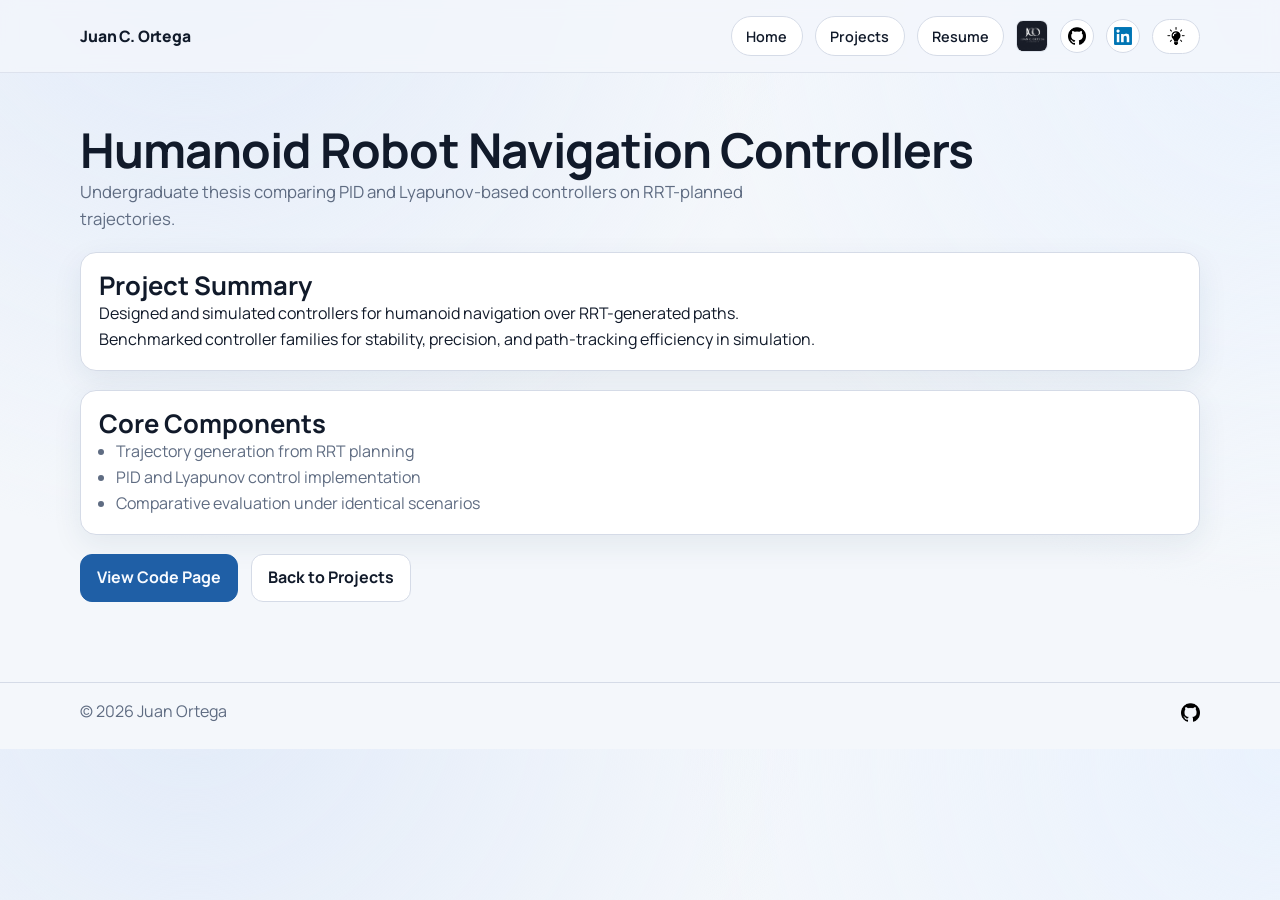
==== projects/humanoid-robot-navigation-controllers/index.html @ 355a9377 "version 2.1" ====
<!doctype html>
<html lang="en">
<head>
  <meta charset="utf-8" />
  <meta name="viewport" content="width=device-width, initial-scale=1" />
  <title>Humanoid Robot Navigation Controllers | Juan Ortega</title>
  <meta name="description" content="Project overview: Humanoid Robot Navigation Controllers." />
  <link rel="stylesheet" href="../../assets/styles/base.css" />
  <link rel="stylesheet" href="../../assets/styles/components.css" />
  <link rel="stylesheet" href="../../assets/styles/pages.css" />
</head>
<body>
  <header class="site-header">
    <div class="container nav-row">
      <a class="brand" href="../../index.html">
        <span class="brand-logo-wrap" aria-hidden="true">
          <img class="brand-logo logo-light" src="../../assets/images/logos/logo_black.png" alt="" />
          <img class="brand-logo logo-dark" src="../../assets/images/logos/logo_white.png" alt="" />
        </span>
        <span class="brand-text">Juan C. Ortega</span>
      </a>
      <nav class="site-nav" aria-label="Main Navigation">
        <a href="../../index.html">Home</a>
        <a href="../../projects.html">Projects</a>
        <a href="../../Resume.pdf" target="_blank" rel="noreferrer">Resume</a>
        <span class="top-right-logo" aria-hidden="true">
          <img class="brand-logo logo-light" src="../../assets/images/logos/logo_black.png" alt="" />
          <img class="brand-logo logo-dark" src="../../assets/images/logos/logo_white.png" alt="" />
        </span>
        <a class="icon-link" href="https://github.com/jcortega-projects" target="_blank" rel="noreferrer" aria-label="GitHub">
          <img class="github-icon" src="../../github_logo_dark.png" data-light-icon="../../github_logo_dark.png" data-dark-icon="../../github_logo_white.png" alt="GitHub" />
        </a>
        <a class="icon-link" href="https://linkedin.com/in/juan-ortega-quezada" target="_blank" rel="noreferrer" aria-label="LinkedIn">
          <img src="../../linkedIn_logo.png" alt="LinkedIn" />
        </a>
        <button id="theme-toggle" class="theme-toggle" type="button" aria-label="Toggle theme">
          <img src="../../night-mode.png" data-dark-icon="../../night-mode.png" data-light-icon="../../day-mode.png" alt="Dark mode" />
        </button>
      </nav>
    </div>
  </header>

  <main class="container section-block">
    <h1>Humanoid Robot Navigation Controllers</h1>
    <p class="lead">Undergraduate thesis comparing PID and Lyapunov-based controllers on RRT-planned trajectories.</p>

    <section class="panel spaced">
      <h2>Project Summary</h2>
      <p>Designed and simulated controllers for humanoid navigation over RRT-generated paths.</p>
      <p>Benchmarked controller families for stability, precision, and path-tracking efficiency in simulation.</p>
    </section>

    <section class="panel spaced">
      <h2>Core Components</h2>
      <ul class="compact-list">
        <li>Trajectory generation from RRT planning</li>
        <li>PID and Lyapunov control implementation</li>
        <li>Comparative evaluation under identical scenarios</li>
      </ul>
    </section>

    <div class="button-row">
      <a class="button button-primary" href="code.html">View Code Page</a>
      <a class="button" href="../../projects.html">Back to Projects</a>
    </div>
  </main>

  <footer class="site-footer">
    <div class="container footer-row">
      <span>© <span id="year"></span> Juan Ortega</span>
      <a class="footer-github" href="https://github.com/jcortega-projects" target="_blank" rel="noreferrer" aria-label="GitHub">
        <img class="github-icon" src="../../github_logo_dark.png" data-light-icon="../../github_logo_dark.png" data-dark-icon="../../github_logo_white.png" alt="GitHub" />
      </a>
    </div>
  </footer>

  <script src="../../assets/scripts/theme.js"></script>
</body>
</html>
---- assets/styles/base.css ----
@import url("https://fonts.googleapis.com/css2?family=Manrope:wght@400;500;600;700;800&family=IBM+Plex+Mono:wght@400;500&display=swap");

:root {
  --bg: #f4f7fb;
  --bg-accent: radial-gradient(circle at 15% -10%, #e2ebf9 0%, transparent 45%),
    radial-gradient(circle at 100% 0%, #eaf2fd 0%, transparent 40%);
  --surface: #ffffff;
  --surface-muted: #f1f4f9;
  --text: #111a2a;
  --muted: #5f6c82;
  --border: #d5dbe7;
  --accent: #1f5fa6;
  --accent-strong: #114782;
  --success: #1f7a5b;
  --shadow: 0 10px 30px rgba(31, 58, 94, 0.08);
}

[data-theme="dark"] {
  --bg: #0b1220;
  --bg-accent: radial-gradient(circle at 15% -10%, #19243a 0%, transparent 45%),
    radial-gradient(circle at 100% 0%, #15253f 0%, transparent 40%);
  --surface: #111b2e;
  --surface-muted: #17243d;
  --text: #e8edf7;
  --muted: #afbdd4;
  --border: #2a3b5a;
  --accent: #74a8e8;
  --accent-strong: #9dc3f0;
  --success: #58b18f;
  --shadow: 0 14px 35px rgba(0, 0, 0, 0.3);
}

* {
  box-sizing: border-box;
}

html,
body {
  margin: 0;
  padding: 0;
}

body {
  font-family: "Manrope", -apple-system, BlinkMacSystemFont, "Segoe UI", sans-serif;
  color: var(--text);
  background: var(--bg-accent), var(--bg);
  line-height: 1.6;
}

h1,
h2,
h3 {
  line-height: 1.2;
  margin: 0;
}

h1 {
  font-size: clamp(2rem, 4vw, 3rem);
  letter-spacing: -0.02em;
}

h2 {
  font-size: clamp(1.2rem, 2.5vw, 1.6rem);
}

h3 {
  font-size: 1.1rem;
}

p {
  margin: 0;
}

a {
  color: var(--accent);
  text-decoration: none;
}

a:hover {
  color: var(--accent-strong);
}

.container {
  width: min(1120px, 92vw);
  margin: 0 auto;
}

.section-block {
  padding: 3rem 0;
}

.lead {
  max-width: 70ch;
  color: var(--muted);
  font-size: 1.05rem;
}

.spaced {
  margin-top: 1.2rem;
}
---- assets/styles/components.css ----
.site-header {
  position: sticky;
  top: 0;
  z-index: 20;
  background: color-mix(in srgb, var(--bg) 78%, transparent);
  backdrop-filter: blur(8px);
  border-bottom: 1px solid color-mix(in srgb, var(--border) 70%, transparent);
}

.nav-row {
  display: flex;
  align-items: center;
  justify-content: space-between;
  gap: 1rem;
  padding: 1rem 0;
}

.brand {
  display: inline-flex;
  align-items: center;
  gap: 0;
  font-weight: 800;
  color: var(--text);
  letter-spacing: -0.01em;
}

.brand-logo-wrap {
  display: none;
}

.brand-logo {
  position: absolute;
  inset: 0;
  width: 100%;
  height: 100%;
  object-fit: cover;
  padding: 0;
}

.logo-dark {
  display: none;
}

[data-theme="dark"] .logo-light {
  display: none;
}

[data-theme="dark"] .logo-dark {
  display: block;
}

.brand-text {
  font-size: 0.98rem;
}

.site-nav {
  display: flex;
  align-items: center;
  gap: 0.75rem;
  flex-wrap: wrap;
}

.top-right-logo {
  display: inline-block;
  width: 2rem;
  height: 2rem;
  position: relative;
  border-radius: 0.45rem;
  overflow: hidden;
  border: 1px solid color-mix(in srgb, var(--border) 80%, transparent);
  background: var(--surface);
  flex-shrink: 0;
}

.site-nav a,
.theme-toggle {
  border: 1px solid var(--border);
  background: var(--surface);
  color: var(--text);
  border-radius: 999px;
  padding: 0.48rem 0.9rem;
  font-size: 0.9rem;
  font-weight: 600;
}

.site-nav a[aria-current="page"] {
  background: color-mix(in srgb, var(--accent) 14%, var(--surface));
  border-color: color-mix(in srgb, var(--accent) 50%, var(--border));
}

.icon-link {
  display: inline-flex;
  align-items: center;
  justify-content: center;
  width: 2.1rem;
  height: 2.1rem;
  padding: 0;
}

.icon-link img {
  width: 1.1rem;
  height: 1.1rem;
  object-fit: contain;
}

.theme-toggle img {
  width: 1.1rem;
  height: 1.1rem;
  object-fit: contain;
  display: block;
}


.theme-toggle {
  cursor: pointer;
  transition: transform 120ms ease;
}

.theme-toggle:hover,
.button:hover,
.card:hover {
  transform: translateY(-2px);
}

.hero {
  padding: 4.2rem 0 2.5rem;
  display: grid;
  grid-template-columns: 1.4fr 0.9fr;
  gap: 1.2rem;
}

.hero-side {
  display: grid;
  gap: 1rem;
  align-content: start;
}

.profile-card {
  display: flex;
  flex-direction: column;
  align-items: center;
  justify-content: center;
  margin: 0;
  padding: 1.2rem;
  border: 1px solid var(--border);
  background: var(--surface);
  border-radius: 1rem;
  box-shadow: var(--shadow);
}

.profile-photo {
  width: min(16rem, 58vw);
  aspect-ratio: 1 / 1;
  border-radius: 999px;
  object-fit: cover;
  object-position: center;
  border: 2px solid color-mix(in srgb, var(--border) 70%, transparent);
  box-shadow: 0 12px 26px rgba(25, 45, 75, 0.18);
}

.profile-name {
  margin-top: 0.8rem;
  font-weight: 800;
  letter-spacing: -0.01em;
}

.eyebrow {
  text-transform: uppercase;
  letter-spacing: 0.08em;
  font-size: 0.75rem;
  font-weight: 700;
  color: var(--accent);
}

.button-row {
  display: flex;
  gap: 0.8rem;
  margin-top: 1.2rem;
  flex-wrap: wrap;
}

.button {
  padding: 0.65rem 1rem;
  border: 1px solid var(--border);
  border-radius: 0.75rem;
  background: var(--surface);
  color: var(--text);
  font-weight: 700;
  transition: transform 120ms ease, background-color 120ms ease;
}

.button-primary {
  background: var(--accent);
  border-color: var(--accent);
  color: #f8fbff;
}

.button-primary:hover {
  background: var(--accent-strong);
  color: #f8fbff;
}

.panel,
.card,
.code-panel {
  border: 1px solid var(--border);
  background: var(--surface);
  border-radius: 1rem;
  padding: 1.1rem;
  box-shadow: var(--shadow);
}

.section-title-row {
  display: flex;
  align-items: center;
  justify-content: space-between;
  gap: 1rem;
  margin-bottom: 1rem;
}

.card-grid {
  display: grid;
  grid-template-columns: repeat(3, minmax(0, 1fr));
  gap: 1rem;
}

.card {
  display: grid;
  gap: 0.7rem;
  transition: transform 120ms ease;
}

.compact-list {
  margin: 0;
  padding-left: 1.1rem;
  color: var(--muted);
}

.text-link {
  color: var(--accent);
  font-weight: 700;
}

.site-footer {
  border-top: 1px solid var(--border);
  margin-top: 2rem;
}

.footer-row {
  padding: 1rem 0 1.5rem;
  color: var(--muted);
  display: flex;
  justify-content: space-between;
  gap: 1rem;
  flex-wrap: wrap;
}

.footer-github {
  display: inline-flex;
  align-items: center;
  justify-content: center;
}

.footer-github img {
  width: 1.2rem;
  height: 1.2rem;
  object-fit: contain;
}

@media (max-width: 900px) {
  .hero {
    grid-template-columns: 1fr;
    padding-top: 3rem;
  }

  .hero-side {
    justify-items: start;
  }

  .profile-card {
    width: 100%;
    justify-content: flex-start;
  }

  .card-grid {
    grid-template-columns: 1fr 1fr;
  }
}

@media (max-width: 640px) {
  .nav-row {
    align-items: flex-start;
  }

  .brand-text {
    font-size: 0.9rem;
  }

  .profile-photo {
    width: min(12rem, 62vw);
  }

  .card-grid {
    grid-template-columns: 1fr;
  }
}
---- assets/styles/pages.css ----
.code-panel pre {
  margin: 0;
  font-family: "IBM Plex Mono", ui-monospace, SFMono-Regular, Menlo, Consolas, monospace;
  font-size: 0.88rem;
  line-height: 1.55;
  white-space: pre-wrap;
  word-break: break-word;
  color: color-mix(in srgb, var(--text) 90%, #8fb4f7);
  background: var(--surface-muted);
  padding: 1rem;
  border-radius: 0.8rem;
  border: 1px solid color-mix(in srgb, var(--border) 80%, transparent);
}

.code-keyword {
  color: #c63d64;
  font-weight: 700;
}

.code-func {
  color: #2d76c5;
}

.code-string {
  color: #2e8e59;
}

[data-theme="dark"] .code-keyword {
  color: #f08aa3;
}

[data-theme="dark"] .code-func {
  color: #86b8f2;
}

[data-theme="dark"] .code-string {
  color: #82d9a5;
}
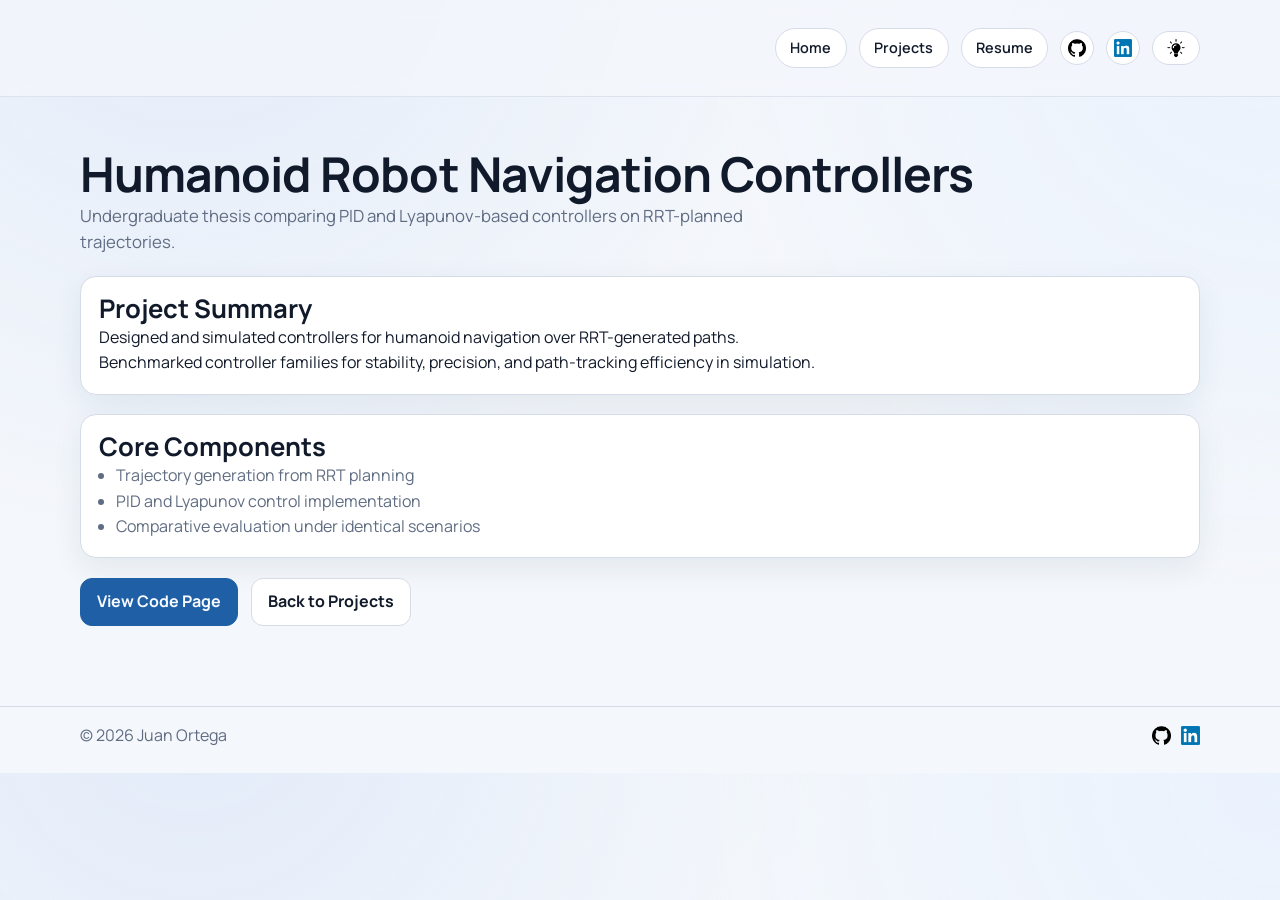
==== commit 21ab725f: "version 2.3" ====
--- a/projects/humanoid-robot-navigation-controllers/index.html
+++ b/projects/humanoid-robot-navigation-controllers/index.html
@@ -12,21 +12,13 @@
 <body>
   <header class="site-header">
     <div class="container nav-row">
-      <a class="brand" href="../../index.html">
-        <span class="brand-logo-wrap" aria-hidden="true">
-          <img class="brand-logo logo-light" src="../../assets/images/logos/logo_black.png" alt="" />
-          <img class="brand-logo logo-dark" src="../../assets/images/logos/logo_white.png" alt="" />
-        </span>
-        <span class="brand-text">Juan C. Ortega</span>
+      <a class="brand" href="../../index.html" aria-label="Home">
+        <span class="brand-home-logo" aria-hidden="true"></span>
       </a>
       <nav class="site-nav" aria-label="Main Navigation">
         <a href="../../index.html">Home</a>
         <a href="../../projects.html">Projects</a>
         <a href="../../Resume.pdf" target="_blank" rel="noreferrer">Resume</a>
-        <span class="top-right-logo" aria-hidden="true">
-          <img class="brand-logo logo-light" src="../../assets/images/logos/logo_black.png" alt="" />
-          <img class="brand-logo logo-dark" src="../../assets/images/logos/logo_white.png" alt="" />
-        </span>
         <a class="icon-link" href="https://github.com/jcortega-projects" target="_blank" rel="noreferrer" aria-label="GitHub">
           <img class="github-icon" src="../../github_logo_dark.png" data-light-icon="../../github_logo_dark.png" data-dark-icon="../../github_logo_white.png" alt="GitHub" />
         </a>
@@ -68,9 +60,14 @@
   <footer class="site-footer">
     <div class="container footer-row">
       <span>© <span id="year"></span> Juan Ortega</span>
+      <div class="footer-social">
       <a class="footer-github" href="https://github.com/jcortega-projects" target="_blank" rel="noreferrer" aria-label="GitHub">
         <img class="github-icon" src="../../github_logo_dark.png" data-light-icon="../../github_logo_dark.png" data-dark-icon="../../github_logo_white.png" alt="GitHub" />
       </a>
+      <a class="footer-linkedin" href="https://linkedin.com/in/juan-ortega-quezada" target="_blank" rel="noreferrer" aria-label="LinkedIn">
+        <img src="../../linkedIn_logo.png" alt="LinkedIn" />
+      </a>
+    </div>
     </div>
   </footer>
 
--- a/assets/styles/components.css
+++ b/assets/styles/components.css
@@ -24,17 +24,19 @@
   letter-spacing: -0.01em;
 }
 
-.brand-logo-wrap {
-  display: none;
-}
-
 .brand-logo {
   position: absolute;
   inset: 0;
   width: 100%;
   height: 100%;
-  object-fit: cover;
-  padding: 0;
+  object-fit: contain;
+}
+
+.brand-home-logo {
+  width: clamp(10rem, 20vw, 13rem);
+  height: clamp(4rem, 10vw, 4rem);
+  position: relative;
+  display: inline-block;
 }
 
 .logo-dark {
@@ -49,27 +51,11 @@
   display: block;
 }
 
-.brand-text {
-  font-size: 0.98rem;
-}
-
 .site-nav {
   display: flex;
   align-items: center;
   gap: 0.75rem;
   flex-wrap: wrap;
-}
-
-.top-right-logo {
-  display: inline-block;
-  width: 2rem;
-  height: 2rem;
-  position: relative;
-  border-radius: 0.45rem;
-  overflow: hidden;
-  border: 1px solid color-mix(in srgb, var(--border) 80%, transparent);
-  background: var(--surface);
-  flex-shrink: 0;
 }
 
 .site-nav a,
@@ -255,15 +241,23 @@
   flex-wrap: wrap;
 }
 
-.footer-github {
+.footer-social {
+  display: inline-flex;
+  align-items: center;
+  gap: 0.6rem;
+}
+
+.footer-social a {
   display: inline-flex;
   align-items: center;
   justify-content: center;
-}
-
-.footer-github img {
   width: 1.2rem;
   height: 1.2rem;
+}
+
+.footer-social img {
+  width: 100%;
+  height: 100%;
   object-fit: contain;
 }
 
@@ -292,10 +286,6 @@
     align-items: flex-start;
   }
 
-  .brand-text {
-    font-size: 0.9rem;
-  }
-
   .profile-photo {
     width: min(12rem, 62vw);
   }
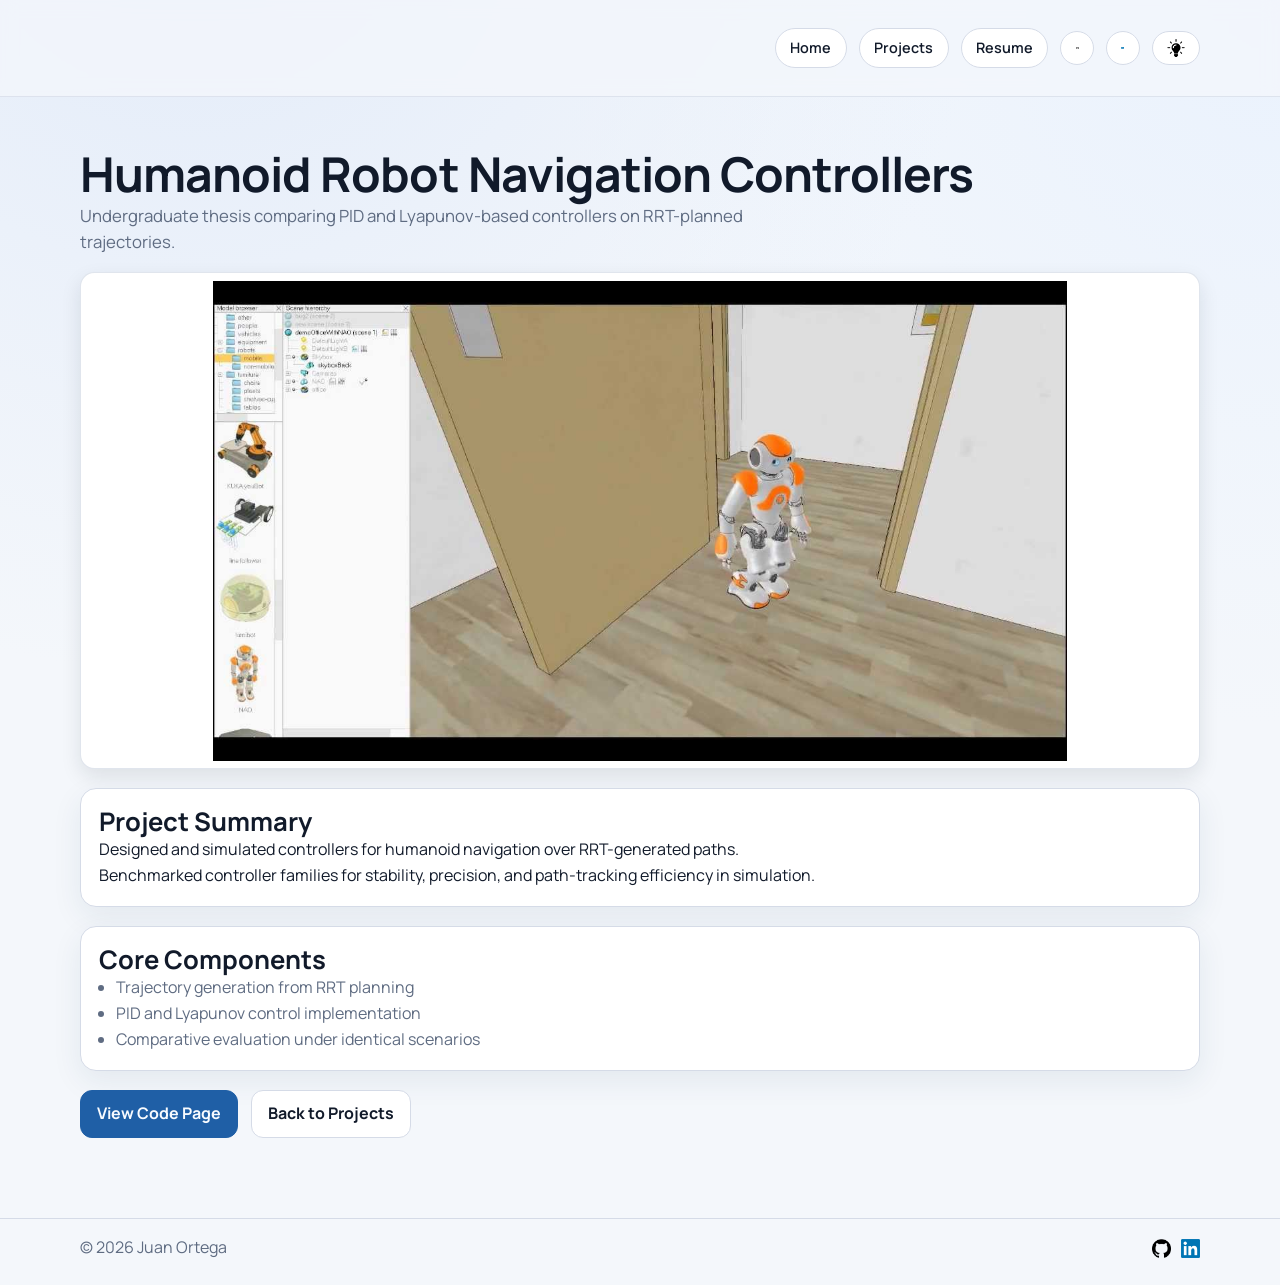
==== commit f31879b3: "V2.51 fix bugs on web" ====
--- a/projects/humanoid-robot-navigation-controllers/index.html
+++ b/projects/humanoid-robot-navigation-controllers/index.html
@@ -35,6 +35,10 @@
   <main class="container section-block">
     <h1>Humanoid Robot Navigation Controllers</h1>
     <p class="lead">Undergraduate thesis comparing PID and Lyapunov-based controllers on RRT-planned trajectories.</p>
+
+    <figure class="project-hero">
+      <img src="../../assets/images/projects/humanoid-navigation/project_overview.png" alt="Humanoid Robot Navigation Controllers overview" />
+    </figure>
 
     <section class="panel spaced">
       <h2>Project Summary</h2>
--- a/assets/styles/base.css
+++ b/assets/styles/base.css
@@ -71,6 +71,12 @@
   margin: 0;
 }
 
+img {
+  max-width: 100%;
+  height: auto;
+  display: block;
+}
+
 a {
   color: var(--accent);
   text-decoration: none;
--- a/assets/styles/components.css
+++ b/assets/styles/components.css
@@ -201,7 +201,7 @@
   align-items: center;
   justify-content: space-between;
   gap: 1rem;
-  margin-bottom: 1rem;
+  margin-bottom: 1.2rem;
 }
 
 .card-grid {
@@ -214,6 +214,95 @@
   display: grid;
   gap: 0.7rem;
   transition: transform 120ms ease;
+}
+
+.project-grid {
+  grid-template-columns: repeat(3, minmax(0, 1fr));
+  align-items: stretch;
+}
+
+.project-card-featured {
+  grid-column: 1 / -1;
+  width: min(44rem, 100%);
+  justify-self: center;
+  border-color: color-mix(in srgb, var(--accent) 35%, var(--border));
+  box-shadow: 0 10px 24px color-mix(in srgb, var(--text) 14%, transparent);
+}
+
+.project-card {
+  display: flex;
+  flex-direction: column;
+  gap: 0.72rem;
+  height: 100%;
+  padding: 1.15rem;
+}
+
+.project-card__image,
+.project-thumb {
+  width: 100%;
+  height: clamp(8.75rem, 18vw, 11rem);
+  object-fit: cover;
+  border-radius: 0.75rem;
+  border: 1px solid color-mix(in srgb, var(--border) 65%, transparent);
+  box-shadow: 0 6px 16px color-mix(in srgb, var(--text) 12%, transparent);
+}
+
+.project-copy {
+  text-align: justify;
+  text-justify: inter-word;
+  line-height: 1.55;
+  margin: 0;
+}
+
+.project-card .button {
+  margin-top: auto;
+  align-self: flex-start;
+  min-width: 8rem;
+}
+
+.project-card .button-row {
+  margin-top: auto;
+}
+
+.project-list-grid {
+  grid-template-columns: repeat(auto-fit, minmax(250px, 1fr));
+  align-items: stretch;
+}
+
+.project-hero {
+  margin: 1rem 0 1.2rem;
+  border: 1px solid color-mix(in srgb, var(--border) 72%, transparent);
+  background: var(--surface);
+  border-radius: 0.9rem;
+  padding: 0.45rem;
+  box-shadow: 0 8px 20px color-mix(in srgb, var(--text) 10%, transparent);
+}
+
+.project-hero img {
+  width: 100%;
+  max-width: 100%;
+  height: auto;
+  max-height: 480px;
+  object-fit: contain;
+  margin: 0 auto;
+  border-radius: 0.65rem;
+}
+
+.impact-grid {
+  display: grid;
+  grid-template-columns: repeat(2, minmax(0, 1fr));
+  gap: 1rem;
+}
+
+.impact-card {
+  display: grid;
+  gap: 0.6rem;
+  padding: 1.05rem;
+}
+
+.impact-card p {
+  color: var(--muted);
+  line-height: 1.55;
 }
 
 .compact-list {
@@ -227,6 +316,35 @@
   font-weight: 700;
 }
 
+.stack-tags {
+  display: flex;
+  flex-wrap: wrap;
+  align-items: center;
+  gap: 0.35rem;
+  margin-top: 0.2rem;
+}
+
+.stack-label {
+  color: var(--muted);
+  font-size: 0.78rem;
+  font-weight: 800;
+  letter-spacing: 0.01em;
+  margin-right: 0.15rem;
+}
+
+.stack-pill {
+  display: inline-flex;
+  align-items: center;
+  padding: 0.2rem 0.55rem;
+  border-radius: 999px;
+  border: 1px solid color-mix(in srgb, var(--accent) 28%, var(--border));
+  background: color-mix(in srgb, var(--accent) 12%, var(--surface));
+  color: var(--text);
+  font-size: 0.74rem;
+  font-weight: 700;
+  line-height: 1.2;
+}
+
 .site-footer {
   border-top: 1px solid var(--border);
   margin-top: 2rem;
@@ -279,6 +397,14 @@
   .card-grid {
     grid-template-columns: 1fr 1fr;
   }
+
+  .impact-grid {
+    grid-template-columns: 1fr;
+  }
+
+  .project-list-grid {
+    grid-template-columns: 1fr 1fr;
+  }
 }
 
 @media (max-width: 640px) {
@@ -293,4 +419,8 @@
   .card-grid {
     grid-template-columns: 1fr;
   }
-}
+
+  .project-list-grid {
+    grid-template-columns: 1fr;
+  }
+}
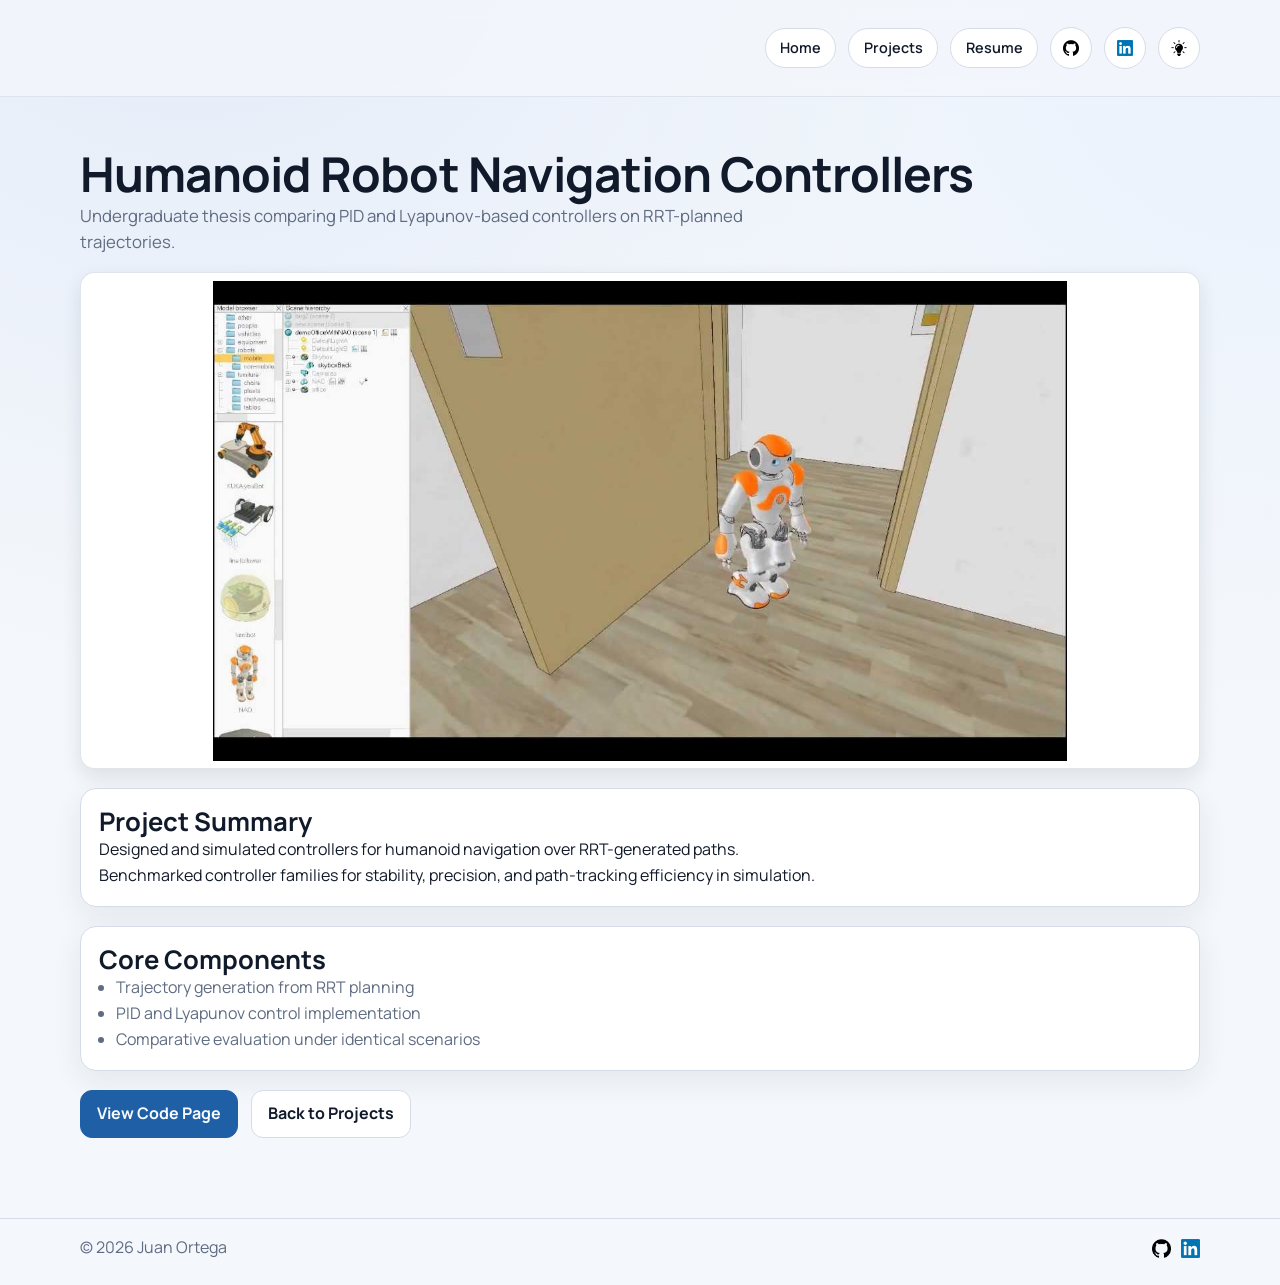
==== commit a5f63d0d: "v2.55 fix bugs in images in navbar" ====
--- a/projects/humanoid-robot-navigation-controllers/index.html
+++ b/projects/humanoid-robot-navigation-controllers/index.html
@@ -19,13 +19,13 @@
         <a href="../../index.html">Home</a>
         <a href="../../projects.html">Projects</a>
         <a href="../../Resume.pdf" target="_blank" rel="noreferrer">Resume</a>
-        <a class="icon-link" href="https://github.com/jcortega-projects" target="_blank" rel="noreferrer" aria-label="GitHub">
+        <a class="icon-link nav-icon-button" href="https://github.com/jcortega-projects" target="_blank" rel="noreferrer" aria-label="GitHub">
           <img class="github-icon" src="../../github_logo_dark.png" data-light-icon="../../github_logo_dark.png" data-dark-icon="../../github_logo_white.png" alt="GitHub" />
         </a>
-        <a class="icon-link" href="https://linkedin.com/in/juan-ortega-quezada" target="_blank" rel="noreferrer" aria-label="LinkedIn">
+        <a class="icon-link nav-icon-button" href="https://linkedin.com/in/juan-ortega-quezada" target="_blank" rel="noreferrer" aria-label="LinkedIn">
           <img src="../../linkedIn_logo.png" alt="LinkedIn" />
         </a>
-        <button id="theme-toggle" class="theme-toggle" type="button" aria-label="Toggle theme">
+        <button id="theme-toggle" class="theme-toggle nav-icon-button" type="button" aria-label="Toggle theme">
           <img src="../../night-mode.png" data-dark-icon="../../night-mode.png" data-light-icon="../../day-mode.png" alt="Dark mode" />
         </button>
       </nav>
--- a/assets/styles/components.css
+++ b/assets/styles/components.css
@@ -74,24 +74,29 @@
   border-color: color-mix(in srgb, var(--accent) 50%, var(--border));
 }
 
-.icon-link {
+.site-nav a.nav-icon-button,
+.site-nav .theme-toggle.nav-icon-button {
+  width: 42px;
+  height: 42px;
+  flex: 0 0 42px;
+  padding: 0;
+  border-radius: 50%;
+}
+
+.nav-icon-button {
   display: inline-flex;
   align-items: center;
   justify-content: center;
-  width: 2.1rem;
-  height: 2.1rem;
+  width: 42px;
+  height: 42px;
+  flex: 0 0 42px;
+  border-radius: 50%;
   padding: 0;
 }
 
-.icon-link img {
-  width: 1.1rem;
-  height: 1.1rem;
-  object-fit: contain;
-}
-
-.theme-toggle img {
-  width: 1.1rem;
-  height: 1.1rem;
+.nav-icon-button img {
+  width: 16px;
+  height: 16px;
   object-fit: contain;
   display: block;
 }
@@ -269,6 +274,38 @@
   align-items: stretch;
 }
 
+.project-list-grid .project-card {
+  display: flex;
+  flex-direction: column;
+  height: 100%;
+}
+
+.project-list-grid .project-card__body {
+  display: flex;
+  flex-direction: column;
+  gap: 0.72rem;
+  flex: 1 1 auto;
+}
+
+.project-list-grid .project-card__actions {
+  margin-top: auto;
+  display: flex;
+  gap: 0.75rem;
+  flex-wrap: wrap;
+  padding-top: 0.4rem;
+}
+
+.project-list-grid .project-card__actions .button {
+  margin-top: 0;
+}
+
+.project-list-grid .project-card__image {
+  width: 100%;
+  height: 160px;
+  object-fit: cover;
+  border-radius: 12px;
+}
+
 .project-hero {
   margin: 1rem 0 1.2rem;
   border: 1px solid color-mix(in srgb, var(--border) 72%, transparent);
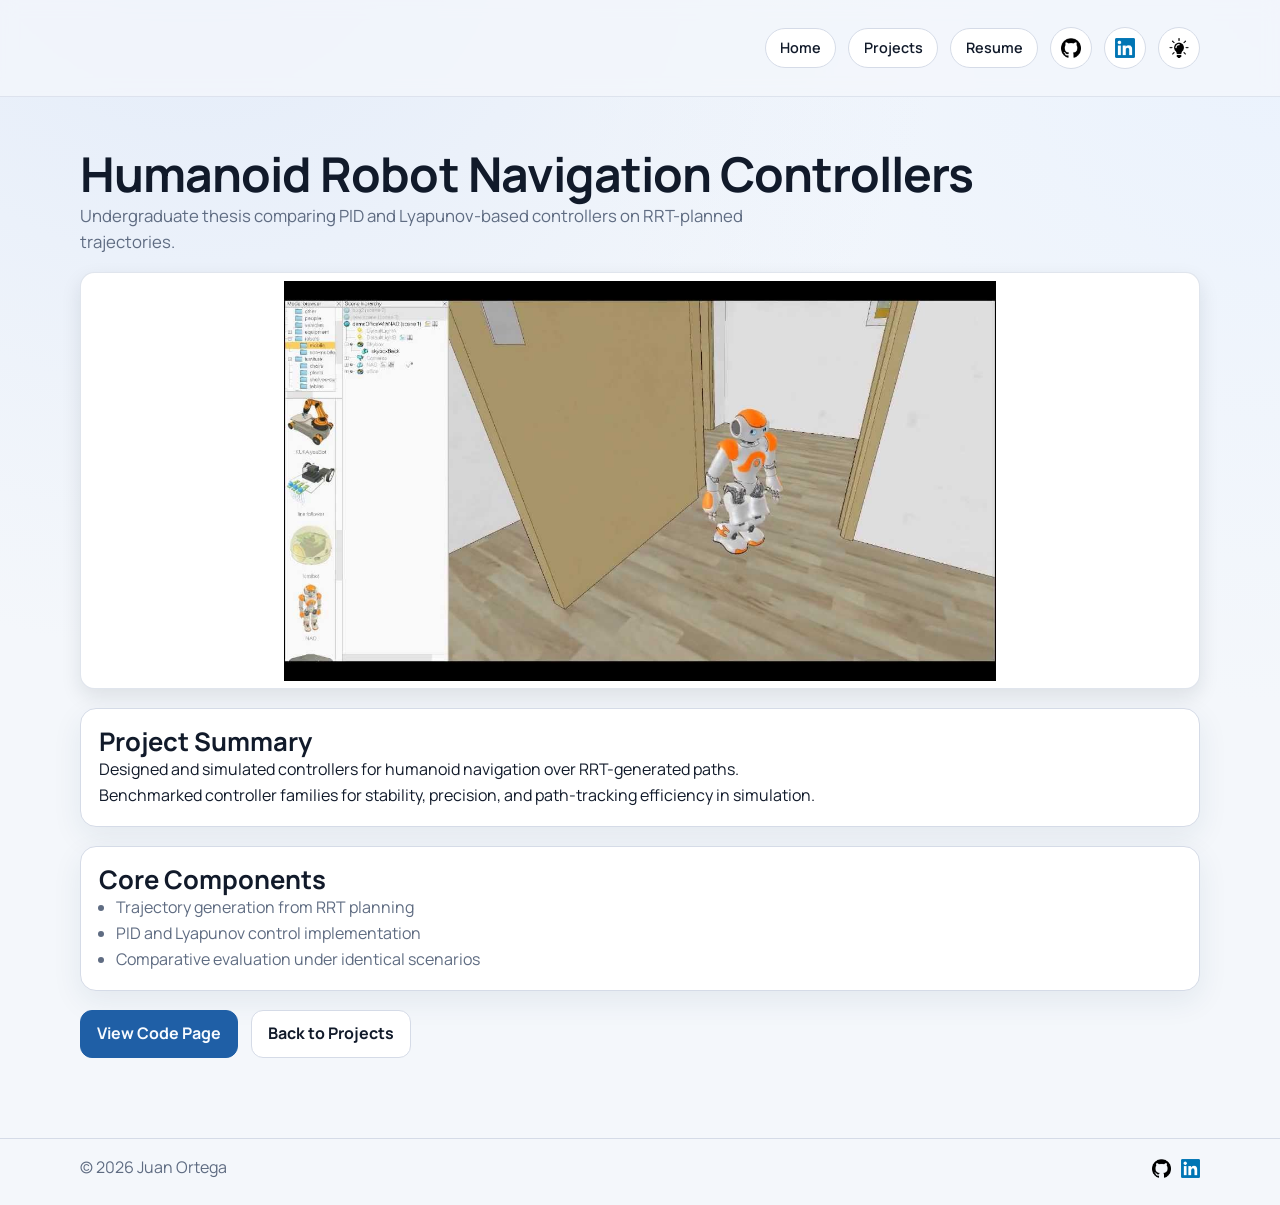
==== commit af285209: "v2.6 bugs fixed - projects content is missing" ====
--- a/projects/humanoid-robot-navigation-controllers/index.html
+++ b/projects/humanoid-robot-navigation-controllers/index.html
@@ -20,13 +20,13 @@
         <a href="../../projects.html">Projects</a>
         <a href="../../Resume.pdf" target="_blank" rel="noreferrer">Resume</a>
         <a class="icon-link nav-icon-button" href="https://github.com/jcortega-projects" target="_blank" rel="noreferrer" aria-label="GitHub">
-          <img class="github-icon" src="../../github_logo_dark.png" data-light-icon="../../github_logo_dark.png" data-dark-icon="../../github_logo_white.png" alt="GitHub" />
+          <img class="github-icon nav-icon" src="../../assets/images/icons/github_logo_dark.png" data-light-icon="../../assets/images/icons/github_logo_dark.png" data-dark-icon="../../assets/images/icons/github_logo_white.png" alt="GitHub" />
         </a>
         <a class="icon-link nav-icon-button" href="https://linkedin.com/in/juan-ortega-quezada" target="_blank" rel="noreferrer" aria-label="LinkedIn">
-          <img src="../../linkedIn_logo.png" alt="LinkedIn" />
+          <img class="nav-icon linkedin-icon" src="../../assets/images/icons/linkedIn_logo.png" alt="LinkedIn" />
         </a>
         <button id="theme-toggle" class="theme-toggle nav-icon-button" type="button" aria-label="Toggle theme">
-          <img src="../../night-mode.png" data-dark-icon="../../night-mode.png" data-light-icon="../../day-mode.png" alt="Dark mode" />
+          <img class="nav-icon" src="../../assets/images/icons/night-mode.png" data-dark-icon="../../assets/images/icons/night-mode.png" data-light-icon="../../assets/images/icons/day-mode.png" alt="Dark mode" />
         </button>
       </nav>
     </div>
@@ -66,10 +66,10 @@
       <span>© <span id="year"></span> Juan Ortega</span>
       <div class="footer-social">
       <a class="footer-github" href="https://github.com/jcortega-projects" target="_blank" rel="noreferrer" aria-label="GitHub">
-        <img class="github-icon" src="../../github_logo_dark.png" data-light-icon="../../github_logo_dark.png" data-dark-icon="../../github_logo_white.png" alt="GitHub" />
+        <img class="github-icon nav-icon" src="../../assets/images/icons/github_logo_dark.png" data-light-icon="../../assets/images/icons/github_logo_dark.png" data-dark-icon="../../assets/images/icons/github_logo_white.png" alt="GitHub" />
       </a>
       <a class="footer-linkedin" href="https://linkedin.com/in/juan-ortega-quezada" target="_blank" rel="noreferrer" aria-label="LinkedIn">
-        <img src="../../linkedIn_logo.png" alt="LinkedIn" />
+        <img class="nav-icon linkedin-icon" src="../../assets/images/icons/linkedIn_logo.png" alt="LinkedIn" />
       </a>
     </div>
     </div>
--- a/assets/styles/base.css
+++ b/assets/styles/base.css
@@ -13,6 +13,10 @@
   --accent-strong: #114782;
   --success: #1f7a5b;
   --shadow: 0 10px 30px rgba(31, 58, 94, 0.08);
+  --nav-icon-button-size: 42px;
+  --nav-icon-size: 20px;
+  --project-thumb-height: 160px;
+  --project-hero-max-height: 400px;
 }
 
 [data-theme="dark"] {
--- a/assets/styles/components.css
+++ b/assets/styles/components.css
@@ -74,29 +74,21 @@
   border-color: color-mix(in srgb, var(--accent) 50%, var(--border));
 }
 
-.site-nav a.nav-icon-button,
-.site-nav .theme-toggle.nav-icon-button {
-  width: 42px;
-  height: 42px;
-  flex: 0 0 42px;
+.site-nav .nav-icon-button {
+  width: var(--nav-icon-button-size);
+  height: var(--nav-icon-button-size);
+  flex: 0 0 var(--nav-icon-button-size);
+  display: inline-flex;
+  align-items: center;
+  justify-content: center;
   padding: 0;
-  border-radius: 50%;
-}
-
-.nav-icon-button {
-  display: inline-flex;
-  align-items: center;
-  justify-content: center;
-  width: 42px;
-  height: 42px;
-  flex: 0 0 42px;
-  border-radius: 50%;
-  padding: 0;
-}
-
-.nav-icon-button img {
-  width: 16px;
-  height: 16px;
+  border-radius: 999px;
+  line-height: 0;
+}
+
+.site-nav .nav-icon-button .nav-icon {
+  width: var(--nav-icon-size);
+  height: var(--nav-icon-size);
   object-fit: contain;
   display: block;
 }
@@ -245,7 +237,7 @@
 .project-card__image,
 .project-thumb {
   width: 100%;
-  height: clamp(8.75rem, 18vw, 11rem);
+  height: var(--project-thumb-height);
   object-fit: cover;
   border-radius: 0.75rem;
   border: 1px solid color-mix(in srgb, var(--border) 65%, transparent);
@@ -283,7 +275,7 @@
 .project-list-grid .project-card__body {
   display: flex;
   flex-direction: column;
-  gap: 0.72rem;
+  gap: 0.8rem;
   flex: 1 1 auto;
 }
 
@@ -299,11 +291,13 @@
   margin-top: 0;
 }
 
-.project-list-grid .project-card__image {
-  width: 100%;
-  height: 160px;
-  object-fit: cover;
-  border-radius: 12px;
+.project-list-grid .project-copy {
+  display: -webkit-box;
+  -webkit-box-orient: vertical;
+  -webkit-line-clamp: 3;
+  overflow: hidden;
+  text-overflow: ellipsis;
+  max-height: calc(1.55em * 3);
 }
 
 .project-hero {
@@ -319,7 +313,7 @@
   width: 100%;
   max-width: 100%;
   height: auto;
-  max-height: 480px;
+  max-height: var(--project-hero-max-height);
   object-fit: contain;
   margin: 0 auto;
   border-radius: 0.65rem;
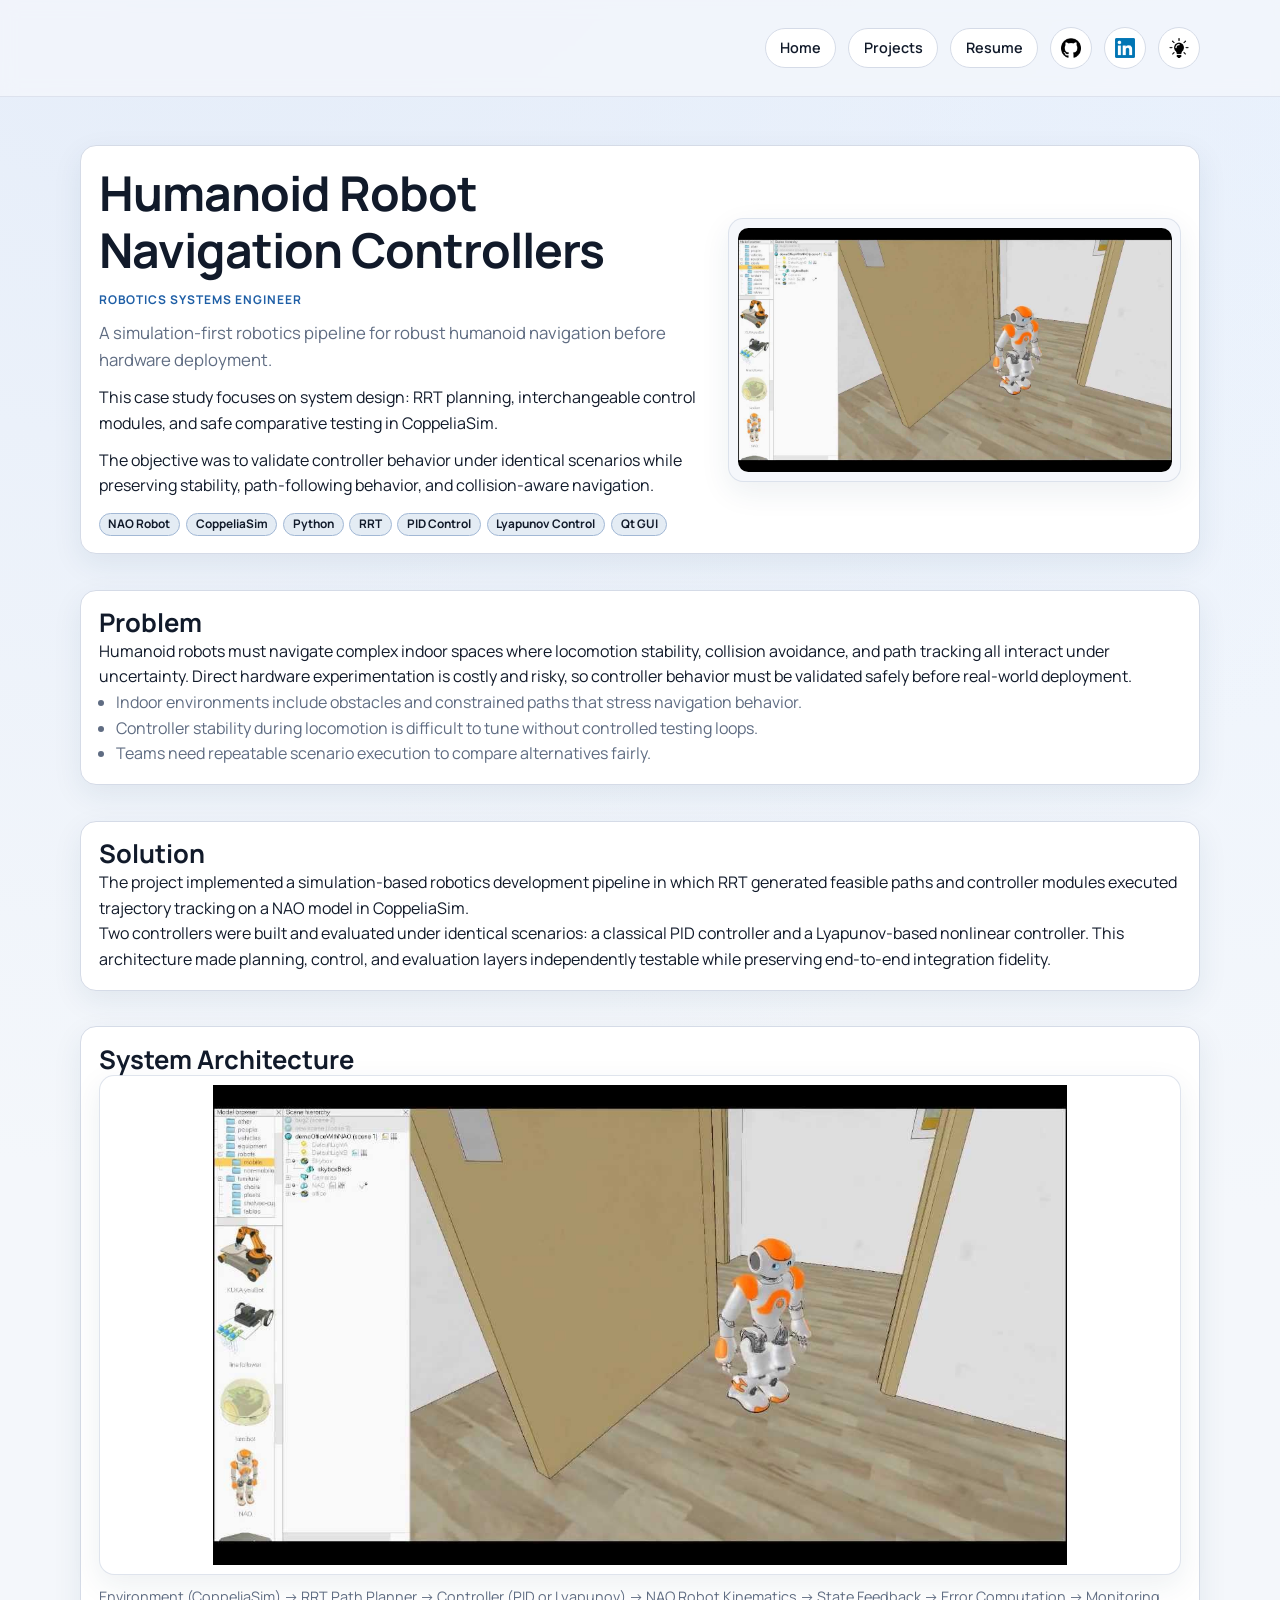
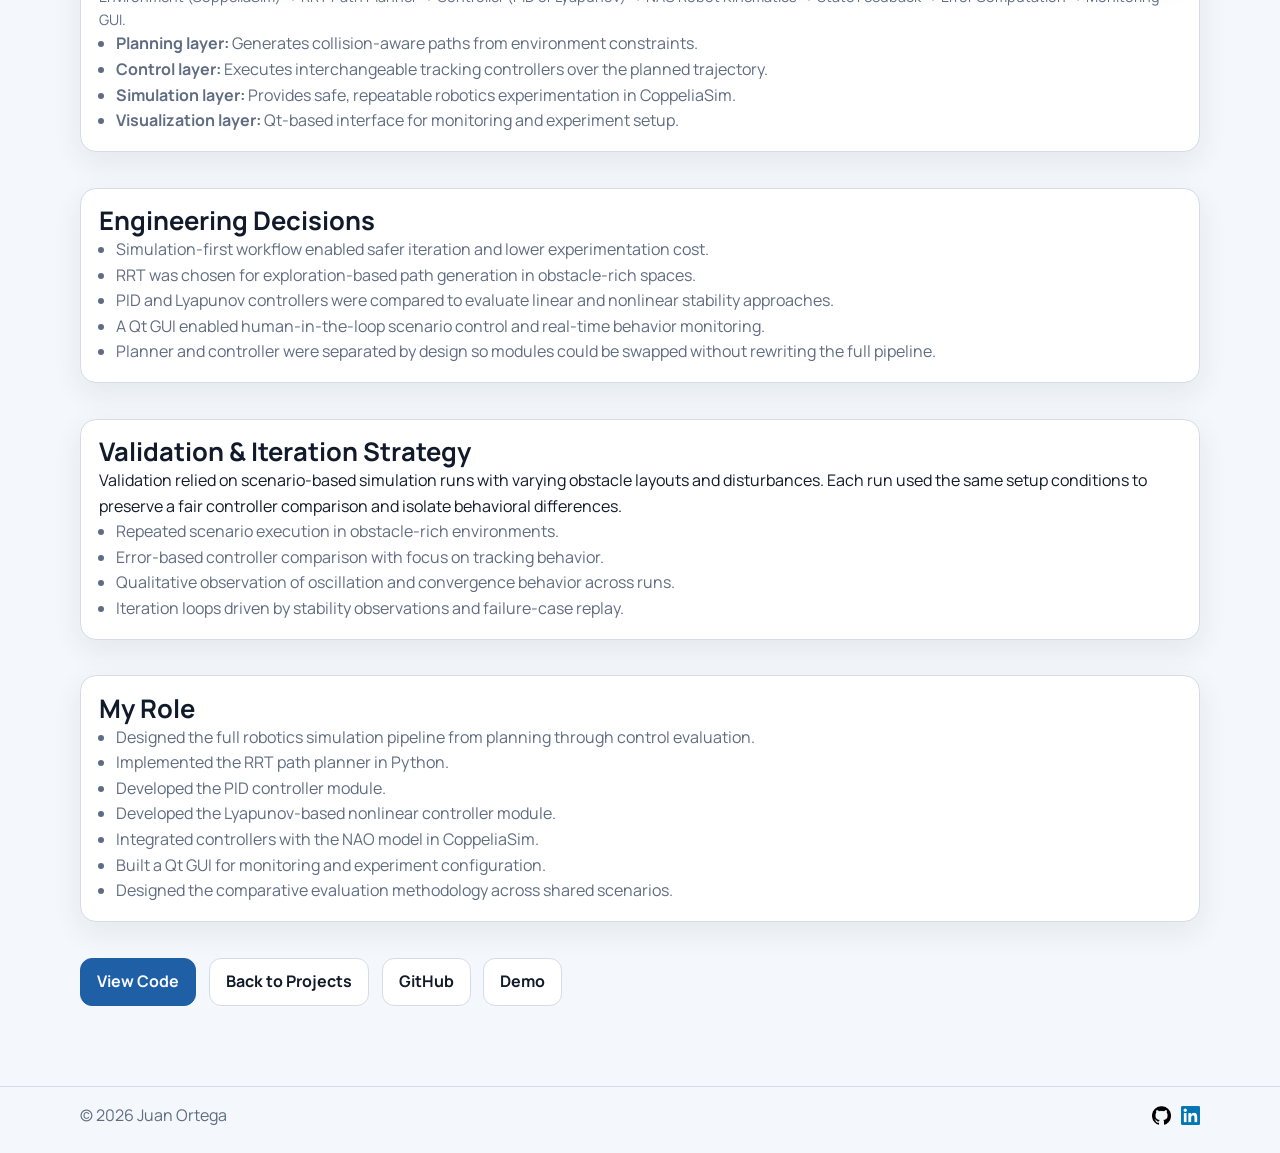
==== commit 070f9d12: "v3.1 mentoria and Nao implemented" ====
--- a/projects/humanoid-robot-navigation-controllers/index.html
+++ b/projects/humanoid-robot-navigation-controllers/index.html
@@ -32,32 +32,101 @@
     </div>
   </header>
 
-  <main class="container section-block">
-    <h1>Humanoid Robot Navigation Controllers</h1>
-    <p class="lead">Undergraduate thesis comparing PID and Lyapunov-based controllers on RRT-planned trajectories.</p>
-
-    <figure class="project-hero">
-      <img src="../../assets/images/projects/humanoid-navigation/project_overview.png" alt="Humanoid Robot Navigation Controllers overview" />
-    </figure>
-
-    <section class="panel spaced">
-      <h2>Project Summary</h2>
-      <p>Designed and simulated controllers for humanoid navigation over RRT-generated paths.</p>
-      <p>Benchmarked controller families for stability, precision, and path-tracking efficiency in simulation.</p>
+  <main class="container section-block humanoid-case-study">
+    <section class="panel humanoid-case-study-hero">
+      <div class="humanoid-case-study-hero__content">
+        <h1>Humanoid Robot Navigation Controllers</h1>
+        <p class="eyebrow">Robotics Systems Engineer</p>
+        <p class="lead">A simulation-first robotics pipeline for robust humanoid navigation before hardware deployment.</p>
+        <p>This case study focuses on system design: RRT planning, interchangeable control modules, and safe comparative testing in CoppeliaSim.</p>
+        <p>The objective was to validate controller behavior under identical scenarios while preserving stability, path-following behavior, and collision-aware navigation.</p>
+        <div class="stack-tags">
+          <span class="stack-pill">NAO Robot</span>
+          <span class="stack-pill">CoppeliaSim</span>
+          <span class="stack-pill">Python</span>
+          <span class="stack-pill">RRT</span>
+          <span class="stack-pill">PID Control</span>
+          <span class="stack-pill">Lyapunov Control</span>
+          <span class="stack-pill">Qt GUI</span>
+        </div>
+      </div>
+      <figure class="humanoid-case-study-hero__media">
+        <img src="../../assets/images/projects/humanoid-robot-navigation/project_overview.png" alt="Humanoid robot navigation overview" />
+      </figure>
     </section>
 
     <section class="panel spaced">
-      <h2>Core Components</h2>
+      <h2>Problem</h2>
+      <p>Humanoid robots must navigate complex indoor spaces where locomotion stability, collision avoidance, and path tracking all interact under uncertainty. Direct hardware experimentation is costly and risky, so controller behavior must be validated safely before real-world deployment.</p>
       <ul class="compact-list">
-        <li>Trajectory generation from RRT planning</li>
-        <li>PID and Lyapunov control implementation</li>
-        <li>Comparative evaluation under identical scenarios</li>
+        <li>Indoor environments include obstacles and constrained paths that stress navigation behavior.</li>
+        <li>Controller stability during locomotion is difficult to tune without controlled testing loops.</li>
+        <li>Teams need repeatable scenario execution to compare alternatives fairly.</li>
+      </ul>
+    </section>
+
+    <section class="panel spaced">
+      <h2>Solution</h2>
+      <p>The project implemented a simulation-based robotics development pipeline in which RRT generated feasible paths and controller modules executed trajectory tracking on a NAO model in CoppeliaSim.</p>
+      <p>Two controllers were built and evaluated under identical scenarios: a classical PID controller and a Lyapunov-based nonlinear controller. This architecture made planning, control, and evaluation layers independently testable while preserving end-to-end integration fidelity.</p>
+    </section>
+
+    <section class="panel spaced">
+      <h2>System Architecture</h2>
+      <figure class="humanoid-case-study-diagram">
+        <img src="../../assets/images/projects/humanoid-robot-navigation/project_diagram.png" alt="Humanoid navigation system architecture diagram" />
+      </figure>
+      <p class="project-caption">Environment (CoppeliaSim) -> RRT Path Planner -> Controller (PID or Lyapunov) -> NAO Robot Kinematics -> State Feedback -> Error Computation -> Monitoring GUI.</p>
+      <ul class="compact-list">
+        <li><strong>Planning layer:</strong> Generates collision-aware paths from environment constraints.</li>
+        <li><strong>Control layer:</strong> Executes interchangeable tracking controllers over the planned trajectory.</li>
+        <li><strong>Simulation layer:</strong> Provides safe, repeatable robotics experimentation in CoppeliaSim.</li>
+        <li><strong>Visualization layer:</strong> Qt-based interface for monitoring and experiment setup.</li>
+      </ul>
+    </section>
+
+    <section class="panel spaced">
+      <h2>Engineering Decisions</h2>
+      <ul class="compact-list">
+        <li>Simulation-first workflow enabled safer iteration and lower experimentation cost.</li>
+        <li>RRT was chosen for exploration-based path generation in obstacle-rich spaces.</li>
+        <li>PID and Lyapunov controllers were compared to evaluate linear and nonlinear stability approaches.</li>
+        <li>A Qt GUI enabled human-in-the-loop scenario control and real-time behavior monitoring.</li>
+        <li>Planner and controller were separated by design so modules could be swapped without rewriting the full pipeline.</li>
+      </ul>
+    </section>
+
+    <section class="panel spaced">
+      <h2>Validation &amp; Iteration Strategy</h2>
+      <p>Validation relied on scenario-based simulation runs with varying obstacle layouts and disturbances. Each run used the same setup conditions to preserve a fair controller comparison and isolate behavioral differences.</p>
+      <ul class="compact-list">
+        <li>Repeated scenario execution in obstacle-rich environments.</li>
+        <li>Error-based controller comparison with focus on tracking behavior.</li>
+        <li>Qualitative observation of oscillation and convergence behavior across runs.</li>
+        <li>Iteration loops driven by stability observations and failure-case replay.</li>
+      </ul>
+    </section>
+
+    <section class="panel spaced">
+      <h2>My Role</h2>
+      <ul class="compact-list">
+        <li>Designed the full robotics simulation pipeline from planning through control evaluation.</li>
+        <li>Implemented the RRT path planner in Python.</li>
+        <li>Developed the PID controller module.</li>
+        <li>Developed the Lyapunov-based nonlinear controller module.</li>
+        <li>Integrated controllers with the NAO model in CoppeliaSim.</li>
+        <li>Built a Qt GUI for monitoring and experiment configuration.</li>
+        <li>Designed the comparative evaluation methodology across shared scenarios.</li>
       </ul>
     </section>
 
     <div class="button-row">
-      <a class="button button-primary" href="code.html">View Code Page</a>
+      <a class="button button-primary" href="code.html">View Code</a>
       <a class="button" href="../../projects.html">Back to Projects</a>
+      <!-- TODO: add real link -->
+      <a class="button" href="#" target="_blank" rel="noreferrer">GitHub</a>
+      <!-- TODO: add real link -->
+      <a class="button" href="#" target="_blank" rel="noreferrer">Demo</a>
     </div>
   </main>
 
--- a/assets/styles/components.css
+++ b/assets/styles/components.css
@@ -147,6 +147,32 @@
   letter-spacing: -0.01em;
 }
 
+.profile-social {
+  margin-top: 0.75rem;
+  display: inline-flex;
+  align-items: center;
+  gap: 0.55rem;
+}
+
+.profile-social .nav-icon-button {
+  width: var(--nav-icon-button-size);
+  height: var(--nav-icon-button-size);
+  display: inline-flex;
+  align-items: center;
+  justify-content: center;
+  border: 1px solid var(--border);
+  border-radius: 999px;
+  background: var(--surface);
+  line-height: 0;
+}
+
+.profile-social .nav-icon {
+  width: var(--nav-icon-size);
+  height: var(--nav-icon-size);
+  object-fit: contain;
+  display: block;
+}
+
 .eyebrow {
   text-transform: uppercase;
   letter-spacing: 0.08em;
@@ -314,6 +340,149 @@
   max-width: 100%;
   height: auto;
   max-height: var(--project-hero-max-height);
+  object-fit: contain;
+  margin: 0 auto;
+  border-radius: 0.65rem;
+}
+
+.project-caption {
+  margin-top: 0.65rem;
+  color: var(--muted);
+  font-size: 0.9rem;
+}
+
+.metric-value {
+  font-weight: 800;
+  font-size: 1.15rem;
+  color: var(--text);
+}
+
+.metric-note {
+  color: var(--muted);
+}
+
+.table-wrap {
+  overflow-x: auto;
+}
+
+.detail-table {
+  width: 100%;
+  min-width: 36rem;
+  border-collapse: collapse;
+  font-size: 0.92rem;
+}
+
+.detail-table th,
+.detail-table td {
+  border: 1px solid color-mix(in srgb, var(--border) 85%, transparent);
+  padding: 0.6rem 0.7rem;
+  text-align: left;
+  vertical-align: top;
+}
+
+.detail-table th {
+  background: color-mix(in srgb, var(--surface-muted) 86%, transparent);
+}
+
+/* Mentor IA case study layout */
+.mentor-case-study {
+  display: grid;
+  gap: 1rem;
+}
+
+.mentor-case-study-hero {
+  display: grid;
+  grid-template-columns: minmax(0, 1.2fr) minmax(0, 0.85fr);
+  gap: 1rem;
+  align-items: center;
+}
+
+.mentor-case-study-hero__content {
+  display: grid;
+  gap: 0.7rem;
+}
+
+.mentor-case-study-hero__media {
+  margin: 0;
+  border: 1px solid color-mix(in srgb, var(--border) 75%, transparent);
+  background: color-mix(in srgb, var(--surface-muted) 70%, var(--surface));
+  border-radius: 0.95rem;
+  padding: 0.55rem;
+  box-shadow: var(--shadow);
+}
+
+.mentor-case-study-hero__media img {
+  width: 100%;
+  max-height: 260px;
+  object-fit: contain;
+  margin: 0 auto;
+  border-radius: 0.65rem;
+}
+
+.mentor-case-study-diagram {
+  margin: 0;
+  border: 1px solid color-mix(in srgb, var(--border) 75%, transparent);
+  background: var(--surface);
+  border-radius: 0.95rem;
+  padding: 0.55rem;
+  box-shadow: var(--shadow);
+}
+
+.mentor-case-study-diagram img {
+  width: 100%;
+  max-height: 500px;
+  object-fit: contain;
+  margin: 0 auto;
+  border-radius: 0.65rem;
+}
+
+/* Humanoid Robot Navigation case study layout */
+.humanoid-case-study {
+  display: grid;
+  gap: 1rem;
+}
+
+.humanoid-case-study-hero {
+  display: grid;
+  grid-template-columns: minmax(0, 1.15fr) minmax(0, 0.85fr);
+  gap: 1rem;
+  align-items: center;
+}
+
+.humanoid-case-study-hero__content {
+  display: grid;
+  gap: 0.7rem;
+}
+
+.humanoid-case-study-hero__media {
+  margin: 0;
+  border: 1px solid color-mix(in srgb, var(--border) 75%, transparent);
+  background: color-mix(in srgb, var(--surface-muted) 70%, var(--surface));
+  border-radius: 0.95rem;
+  padding: 0.55rem;
+  box-shadow: var(--shadow);
+}
+
+.humanoid-case-study-hero__media img {
+  width: 100%;
+  max-height: 260px;
+  object-fit: contain;
+  margin: 0 auto;
+  border-radius: 0.65rem;
+}
+
+.humanoid-case-study-diagram {
+  margin: 0;
+  border: 1px solid color-mix(in srgb, var(--border) 75%, transparent);
+  background: var(--surface);
+  border-radius: 0.95rem;
+  padding: 0.55rem;
+  box-shadow: var(--shadow);
+}
+
+.humanoid-case-study-diagram img {
+  width: 100%;
+  max-height: 480px;
   object-fit: contain;
   margin: 0 auto;
   border-radius: 0.65rem;
@@ -436,6 +605,30 @@
   .project-list-grid {
     grid-template-columns: 1fr 1fr;
   }
+
+  .mentor-case-study-hero {
+    grid-template-columns: 1fr;
+  }
+
+  .mentor-case-study-hero__media img {
+    max-height: 240px;
+  }
+
+  .mentor-case-study-diagram img {
+    max-height: 460px;
+  }
+
+  .humanoid-case-study-hero {
+    grid-template-columns: 1fr;
+  }
+
+  .humanoid-case-study-hero__media img {
+    max-height: 240px;
+  }
+
+  .humanoid-case-study-diagram img {
+    max-height: 440px;
+  }
 }
 
 @media (max-width: 640px) {
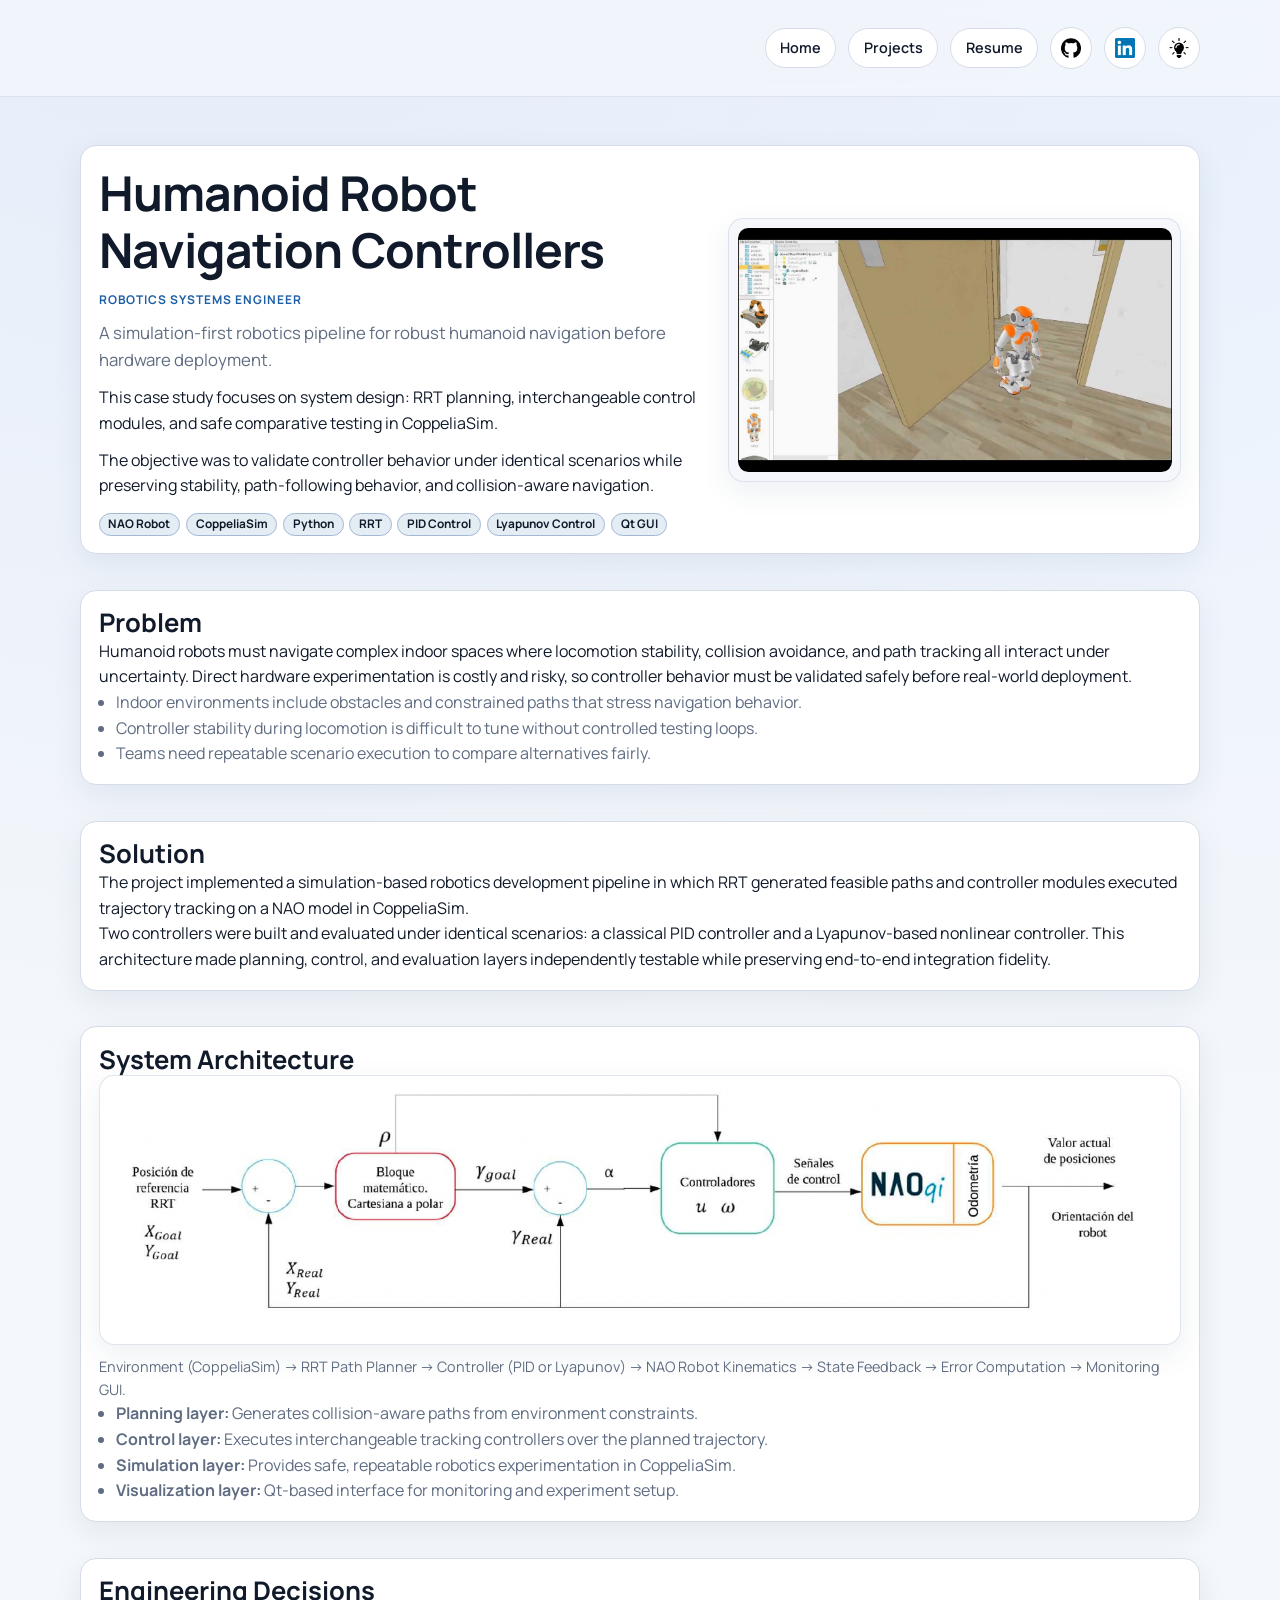
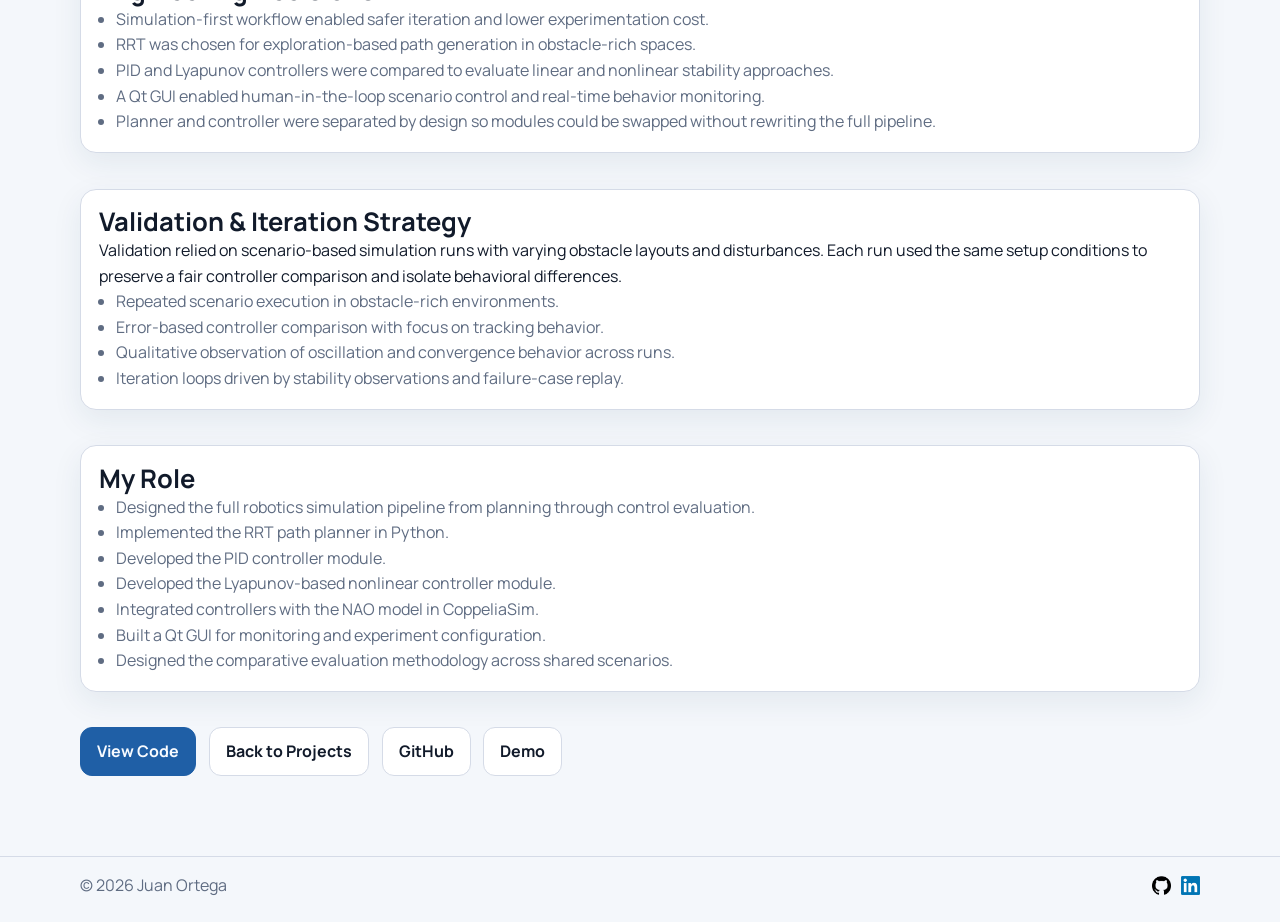
==== commit 4a2b1657: "Full GA4 implementation and sitemap" ====
--- a/projects/humanoid-robot-navigation-controllers/index.html
+++ b/projects/humanoid-robot-navigation-controllers/index.html
@@ -1,8 +1,16 @@
 <!doctype html>
 <html lang="en">
 <head>
+  <script async src="https://www.googletagmanager.com/gtag/js?id=G-5ZBMEJ9MCL"></script>
+  <script>
+    window.dataLayer = window.dataLayer || [];
+    function gtag(){dataLayer.push(arguments);}
+    gtag('js', new Date());
+    gtag('config', 'G-5ZBMEJ9MCL');
+  </script>
   <meta charset="utf-8" />
   <meta name="viewport" content="width=device-width, initial-scale=1" />
+  <link rel="icon" type="image/png" href="../../logo.png" />
   <title>Humanoid Robot Navigation Controllers | Juan Ortega</title>
   <meta name="description" content="Project overview: Humanoid Robot Navigation Controllers." />
   <link rel="stylesheet" href="../../assets/styles/base.css" />
--- a/assets/styles/components.css
+++ b/assets/styles/components.css
@@ -188,6 +188,39 @@
   flex-wrap: wrap;
 }
 
+.stack-row {
+  display: flex;
+  flex-wrap: wrap;
+  align-items: center;
+  gap: 0.6rem;
+  margin-top: 0.75rem;
+}
+
+.stack-icon-link {
+  display: inline-flex;
+  align-items: center;
+  justify-content: center;
+  line-height: 0;
+}
+
+.stack-icon {
+  width: auto;
+  height: 26px;
+  object-fit: contain;
+  opacity: 0.5;
+  filter: grayscale(100%);
+  transition: opacity 120ms ease;
+}
+
+[data-theme="dark"] .stack-icon {
+  opacity: 0.56;
+}
+
+.stack-icon-link:hover .stack-icon,
+.stack-icon-link:focus-visible .stack-icon {
+  opacity: 0.7;
+}
+
 .button {
   padding: 0.65rem 1rem;
   border: 1px solid var(--border);
@@ -317,13 +350,90 @@
   margin-top: 0;
 }
 
-.project-list-grid .project-copy {
+/* Home project highlights compact list */
+.project-compact-list {
+  display: grid;
+  gap: 0.7rem;
+}
+
+.project-compact-item {
+  display: grid;
+  grid-template-columns: 52px minmax(0, 1fr) auto;
+  align-items: center;
+  gap: 0.8rem;
+  border: 1px solid var(--border);
+  border-radius: 0.9rem;
+  background: var(--surface);
+  box-shadow: var(--shadow);
+  padding: 0.65rem 0.8rem;
+}
+
+.project-compact-thumb {
+  width: 52px;
+  height: 52px;
+  border-radius: 0.7rem;
+  object-fit: cover;
+  border: 1px solid color-mix(in srgb, var(--border) 70%, transparent);
+}
+
+.project-compact-meta {
+  min-width: 0;
+  display: grid;
+  gap: 0.15rem;
+}
+
+.project-compact-meta h3 {
+  font-size: 1rem;
+  margin: 0;
+}
+
+.project-compact-summary {
+  margin: 0;
+  color: var(--muted);
+  line-height: 1.35;
   display: -webkit-box;
   -webkit-box-orient: vertical;
-  -webkit-line-clamp: 3;
+  -webkit-line-clamp: 1;
   overflow: hidden;
   text-overflow: ellipsis;
-  max-height: calc(1.55em * 3);
+}
+
+.project-compact-actions {
+  display: inline-flex;
+  align-items: center;
+  gap: 0.45rem;
+}
+
+.icon-action-button {
+  width: 2rem;
+  height: 2rem;
+  display: inline-flex;
+  align-items: center;
+  justify-content: center;
+  border: 1px solid var(--border);
+  border-radius: 999px;
+  background: var(--surface);
+  color: var(--text);
+  line-height: 0;
+  transition: transform 120ms ease, background-color 120ms ease;
+}
+
+.icon-action-button svg {
+  width: 0.95rem;
+  height: 0.95rem;
+}
+
+.icon-action-button .nav-icon {
+  width: 0.95rem;
+  height: 0.95rem;
+  object-fit: contain;
+  display: block;
+}
+
+.icon-action-button:hover,
+.icon-action-button:focus-visible {
+  transform: translateY(-1px);
+  background: color-mix(in srgb, var(--accent) 10%, var(--surface));
 }
 
 .project-hero {
@@ -483,6 +593,93 @@
 .humanoid-case-study-diagram img {
   width: 100%;
   max-height: 480px;
+  object-fit: contain;
+  margin: 0 auto;
+  border-radius: 0.65rem;
+}
+
+/* Rehabilitation AI Partner case study layout */
+.rehab-case-study {
+  display: grid;
+  gap: 1rem;
+}
+
+.rehab-case-study-hero {
+  display: grid;
+  grid-template-columns: minmax(0, 1.2fr) minmax(0, 0.85fr);
+  gap: 1rem;
+  align-items: center;
+}
+
+.rehab-case-study-hero__content {
+  display: grid;
+  gap: 0.7rem;
+}
+
+.rehab-case-study-hero__media {
+  margin: 0;
+  border: 1px solid color-mix(in srgb, var(--border) 75%, transparent);
+  background: color-mix(in srgb, var(--surface-muted) 70%, var(--surface));
+  border-radius: 0.95rem;
+  padding: 0.55rem;
+  box-shadow: var(--shadow);
+}
+
+.rehab-case-study-hero__media img {
+  width: 100%;
+  max-height: 260px;
+  object-fit: contain;
+  margin: 0 auto;
+  border-radius: 0.65rem;
+}
+
+.rehab-case-study-diagram {
+  margin: 0;
+  border: 1px solid color-mix(in srgb, var(--border) 75%, transparent);
+  background: var(--surface);
+  border-radius: 0.95rem;
+  padding: 0.55rem;
+  box-shadow: var(--shadow);
+}
+
+.rehab-case-study-diagram img {
+  width: 100%;
+  max-height: 480px;
+  object-fit: contain;
+  margin: 0 auto;
+  border-radius: 0.65rem;
+}
+
+/* Movie Recommendation System case study layout */
+.movie-case-study {
+  display: grid;
+  gap: 1rem;
+}
+
+.movie-case-study-hero {
+  display: grid;
+  grid-template-columns: minmax(0, 1.2fr) minmax(0, 0.85fr);
+  gap: 1rem;
+  align-items: center;
+}
+
+.movie-case-study-hero__content {
+  display: grid;
+  gap: 0.7rem;
+}
+
+.movie-case-study-hero__media {
+  margin: 0;
+  border: 1px solid color-mix(in srgb, var(--border) 75%, transparent);
+  background: color-mix(in srgb, var(--surface-muted) 70%, var(--surface));
+  border-radius: 0.95rem;
+  padding: 0.55rem;
+  box-shadow: var(--shadow);
+}
+
+.movie-case-study-hero__media img {
+  width: 100%;
+  max-height: 260px;
   object-fit: contain;
   margin: 0 auto;
   border-radius: 0.65rem;
@@ -629,6 +826,40 @@
   .humanoid-case-study-diagram img {
     max-height: 440px;
   }
+
+  .rehab-case-study-hero {
+    grid-template-columns: 1fr;
+  }
+
+  .rehab-case-study-hero__media img {
+    max-height: 240px;
+  }
+
+  .rehab-case-study-diagram img {
+    max-height: 440px;
+  }
+
+  .movie-case-study-hero {
+    grid-template-columns: 1fr;
+  }
+
+  .movie-case-study-hero__media img {
+    max-height: 240px;
+  }
+
+  .project-compact-item {
+    grid-template-columns: 50px minmax(0, 1fr);
+    align-items: start;
+  }
+
+  .project-compact-actions {
+    grid-column: 2;
+    margin-top: 0.15rem;
+  }
+
+  .project-compact-summary {
+    -webkit-line-clamp: 2;
+  }
 }
 
 @media (max-width: 640px) {
